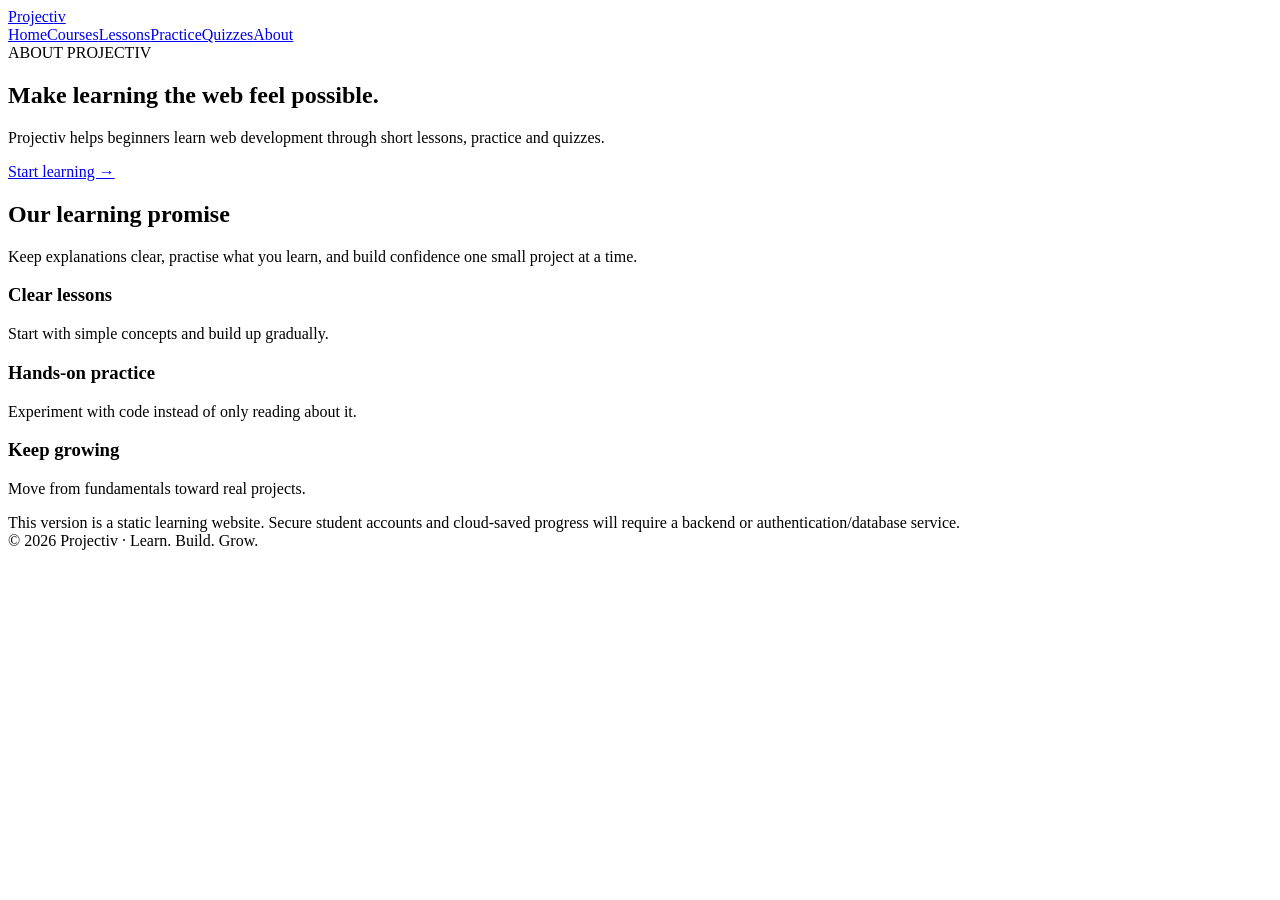
==== about.html @ efe74639 "Add files via upload" ====
<!doctype html><html lang="en"><head><meta charset="utf-8"><meta name="viewport" content="width=device-width,initial-scale=1"><title>About | Projectiv</title><link rel="stylesheet" href="assets/style.css"></head><body><header class="top"><div class="wrap nav"><a class="brand" href="index.html">Project<span>iv</span></a><nav><a class="" href="index.html">Home</a><a class="" href="courses.html">Courses</a><a class="" href="lessons.html">Lessons</a><a class="" href="practice.html">Practice</a><a class="" href="quizzes.html">Quizzes</a><a class="active" href="about.html">About</a></nav></div></header><main class="wrap">
<section class="hero"><div><span class="eyebrow">ABOUT PROJECTIV</span><h1>Make learning the web feel possible.</h1><p class="lead">Projectiv helps beginners learn web development through short lessons, practice and quizzes.</p><div class="actions"><a class="btn" href="courses.html">Start learning →</a></div></div><div class="card"><h2>Our learning promise</h2><p>Keep explanations clear, practise what you learn, and build confidence one small project at a time.</p></div></section><section class="section"><div class="grid3"><div class="card"><h3>Clear lessons</h3><p>Start with simple concepts and build up gradually.</p></div><div class="card"><h3>Hands-on practice</h3><p>Experiment with code instead of only reading about it.</p></div><div class="card"><h3>Keep growing</h3><p>Move from fundamentals toward real projects.</p></div></div></section><div class="notice">This version is a static learning website. Secure student accounts and cloud-saved progress will require a backend or authentication/database service.</div>
</main><footer class="footer"><div class="wrap">© <span id="year">2026</span> Projectiv · Learn. Build. Grow.</div></footer><script>document.getElementById("year").textContent=new Date().getFullYear()</script><script src="assets/script.js"></script></body></html>
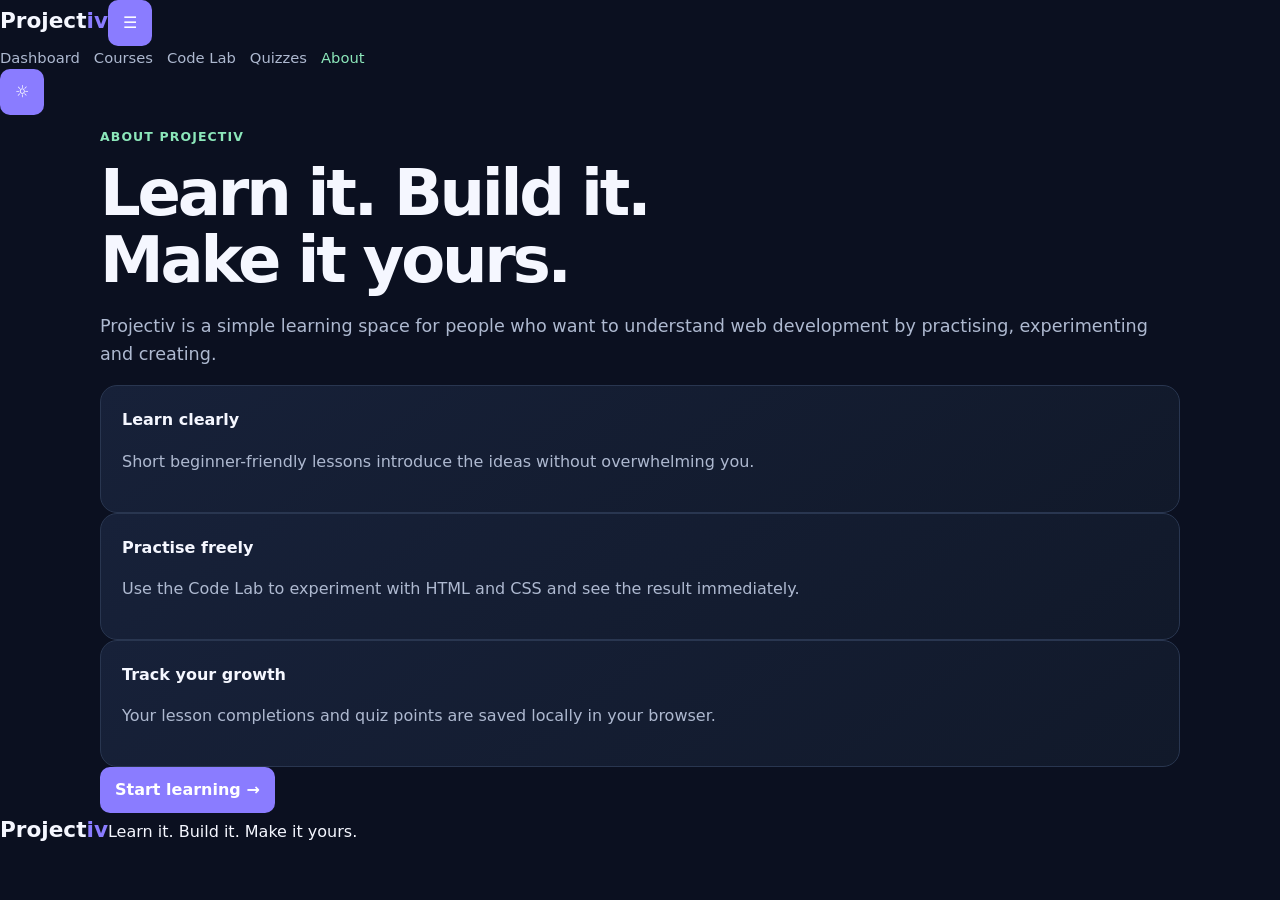
==== commit aef62074: "Add files via upload" ====
--- a/about.html
+++ b/about.html
@@ -1,3 +1,3 @@
-<!doctype html><html lang="en"><head><meta charset="utf-8"><meta name="viewport" content="width=device-width,initial-scale=1"><title>About | Projectiv</title><link rel="stylesheet" href="assets/style.css"></head><body><header class="top"><div class="wrap nav"><a class="brand" href="index.html">Project<span>iv</span></a><nav><a class="" href="index.html">Home</a><a class="" href="courses.html">Courses</a><a class="" href="lessons.html">Lessons</a><a class="" href="practice.html">Practice</a><a class="" href="quizzes.html">Quizzes</a><a class="active" href="about.html">About</a></nav></div></header><main class="wrap">
-<section class="hero"><div><span class="eyebrow">ABOUT PROJECTIV</span><h1>Make learning the web feel possible.</h1><p class="lead">Projectiv helps beginners learn web development through short lessons, practice and quizzes.</p><div class="actions"><a class="btn" href="courses.html">Start learning →</a></div></div><div class="card"><h2>Our learning promise</h2><p>Keep explanations clear, practise what you learn, and build confidence one small project at a time.</p></div></section><section class="section"><div class="grid3"><div class="card"><h3>Clear lessons</h3><p>Start with simple concepts and build up gradually.</p></div><div class="card"><h3>Hands-on practice</h3><p>Experiment with code instead of only reading about it.</p></div><div class="card"><h3>Keep growing</h3><p>Move from fundamentals toward real projects.</p></div></div></section><div class="notice">This version is a static learning website. Secure student accounts and cloud-saved progress will require a backend or authentication/database service.</div>
-</main><footer class="footer"><div class="wrap">© <span id="year">2026</span> Projectiv · Learn. Build. Grow.</div></footer><script>document.getElementById("year").textContent=new Date().getFullYear()</script><script src="assets/script.js"></script></body></html>+<!doctype html><html lang="en"><head><meta charset="utf-8"><meta name="viewport" content="width=device-width,initial-scale=1"><title>About — Projectiv</title><link rel="stylesheet" href="assets/style.css"></head><body>
+<header class="topbar"><a class="brand" href="index.html">Project<span>iv</span></a><button class="menu-btn" id="menuBtn">☰</button><nav id="nav"><a href="index.html">Dashboard</a><a href="courses.html">Courses</a><a href="practice.html">Code Lab</a><a href="quizzes.html">Quizzes</a><a class="active" href="about.html">About</a></nav><button class="theme-btn" id="themeBtn">☼</button></header>
+<main class="wrap page about"><p class="eyebrow">ABOUT PROJECTIV</p><h1>Learn it. Build it.<br><span>Make it yours.</span></h1><p class="lead muted">Projectiv is a simple learning space for people who want to understand web development by practising, experimenting and creating.</p><div class="about-cards"><article class="panel"><b>Learn clearly</b><p class="muted">Short beginner-friendly lessons introduce the ideas without overwhelming you.</p></article><article class="panel"><b>Practise freely</b><p class="muted">Use the Code Lab to experiment with HTML and CSS and see the result immediately.</p></article><article class="panel"><b>Track your growth</b><p class="muted">Your lesson completions and quiz points are saved locally in your browser.</p></article></div><a class="btn" href="courses.html">Start learning →</a></main><footer><a class="brand" href="index.html">Project<span>iv</span></a><span>Learn it. Build it. Make it yours.</span></footer><script src="assets/script.js"></script></body></html>
--- a/assets/style.css
+++ b/assets/style.css
@@ -0,0 +1,3 @@
+
+:root{--bg:#0b1020;--panel:#172139;--line:#293650;--text:#f5f7ff;--muted:#aeb9d0;--brand:#8a7cff;--mint:#8ce7ba}
+*{box-sizing:border-box}body{margin:0;background:var(--bg);color:var(--text);font:16px/1.6 system-ui,sans-serif}a{color:inherit;text-decoration:none}a:hover{color:var(--mint)}.wrap{width:min(1080px,92%);margin:auto}.top{border-bottom:1px solid var(--line);position:sticky;top:0;background:#0b1020ee}.nav{display:flex;justify-content:space-between;align-items:center;gap:15px;padding:15px 0;flex-wrap:wrap}.brand{font-size:1.35rem;font-weight:900}.brand span{color:var(--brand)}nav{display:flex;gap:14px;flex-wrap:wrap;color:var(--muted);font-size:.92rem}nav a.active{color:var(--mint)}main{min-height:75vh}.hero{padding:55px 0 35px;display:grid;grid-template-columns:1.2fr .8fr;gap:24px;align-items:center}.eyebrow,.tag{color:var(--mint);font-size:.78rem;font-weight:800;letter-spacing:.09em;text-transform:uppercase}h1{font-size:clamp(2.3rem,6vw,4rem);line-height:1.05;letter-spacing:-.05em;margin:12px 0}h2{line-height:1.2}p{color:var(--muted)}.lead{font-size:1.1rem}.card,.panel,.course,.quiz{background:linear-gradient(145deg,#172139,#11192a);border:1px solid var(--line);border-radius:17px;padding:21px}.grid3,.grid2,.path,.stats{display:grid;gap:15px}.grid3{grid-template-columns:repeat(3,1fr)}.grid2{grid-template-columns:repeat(2,1fr)}.path{grid-template-columns:repeat(3,1fr)}.stats{grid-template-columns:repeat(3,1fr);margin:15px auto 40px}.stat{text-align:center;border:1px solid var(--line);border-radius:12px;padding:14px}.stat b{display:block;font-size:1.25rem}.stat span{color:var(--muted);font-size:.9rem}.course{display:flex;flex-direction:column;gap:7px}.icon{font-weight:900;color:var(--brand);font-size:1.5rem}.btn,button{display:inline-block;background:var(--brand);color:white;border:0;border-radius:10px;padding:10px 15px;font:inherit;font-weight:750;cursor:pointer}.btn.secondary,button.secondary{background:#26314a;border:1px solid var(--line)}.section{padding:28px 0 40px}.actions{display:flex;gap:10px;flex-wrap:wrap;margin:22px 0}.step{padding:16px;border-left:3px solid var(--brand);background:#ffffff06;border-radius:0 12px 12px 0}.lesson{padding:15px;border:1px solid var(--line);border-radius:12px;margin:12px 0}.code{background:#070c17;color:#b8e7ff;padding:14px;border-radius:10px;overflow-wrap:anywhere}.playground{display:grid;grid-template-columns:1fr 1fr;gap:14px}.playbox{border:1px solid var(--line);border-radius:14px;overflow:hidden;background:var(--panel)}.playbox header{padding:12px;background:#202a40;font-weight:800}.playbox textarea{width:100%;height:280px;background:#080d18;color:#e5ecff;border:0;padding:14px;font:14px/1.6 monospace}.playbox iframe{width:100%;height:330px;background:white;border:0}.play-actions{padding:10px;display:flex;gap:8px}.quiz-options{display:grid;grid-template-columns:1fr 1fr;gap:8px;margin:14px 0}.quiz-options button{background:#26314a;text-align:left}.feedback{min-height:26px;color:var(--mint);font-weight:700}.notice{padding:14px;border:1px solid #7565ef88;background:#7565ef18;border-radius:12px}.footer{border-top:1px solid var(--line);padding:24px 0;color:var(--muted);font-size:.9rem;margin-top:30px}@media(max-width:720px){.hero,.grid3,.grid2,.path,.stats,.playground{grid-template-columns:1fr}.nav{align-items:flex-start}nav{gap:10px}.quiz-options{grid-template-columns:1fr}}
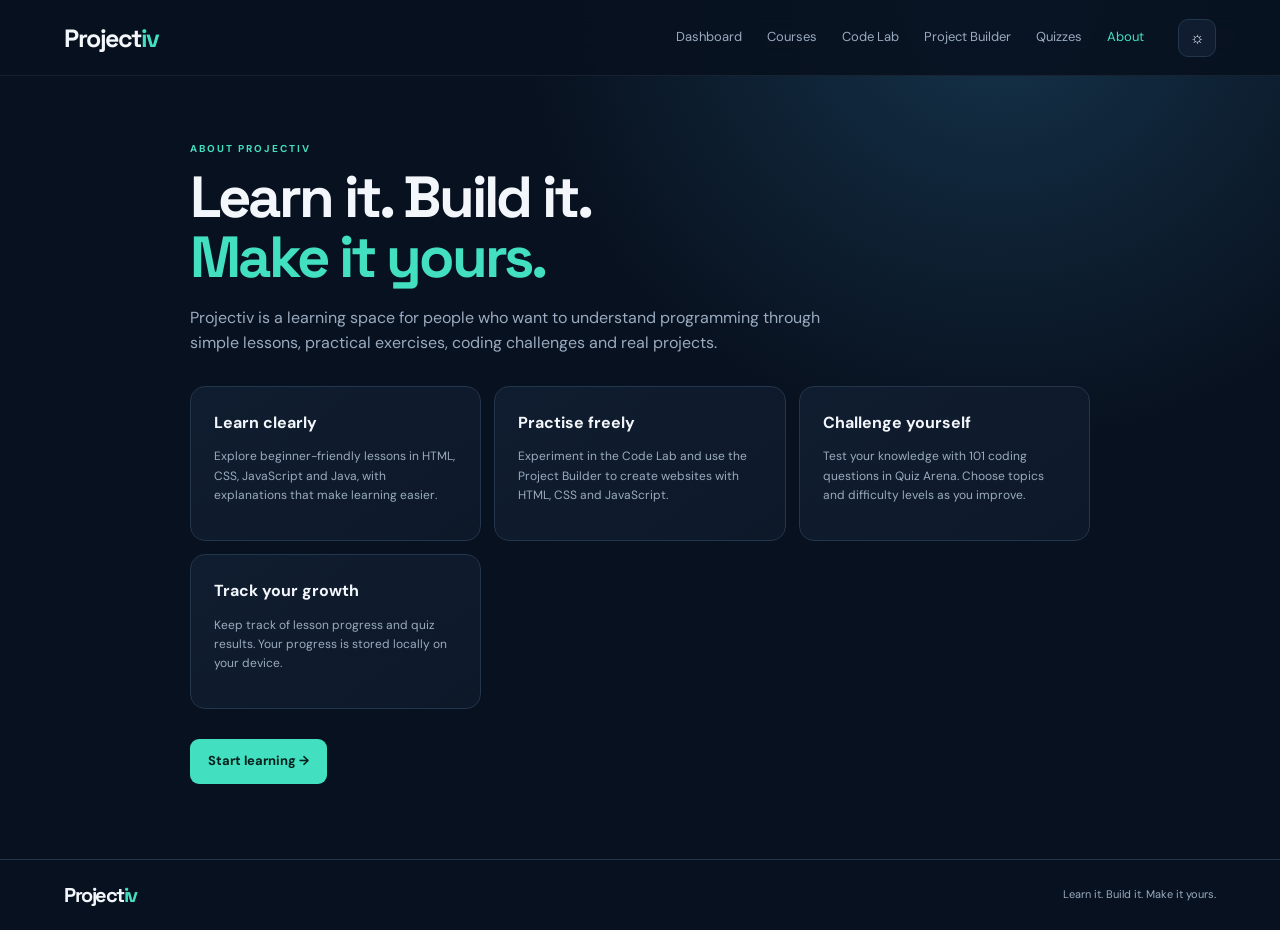
==== commit 11a095a3: "Add files via upload" ====
--- a/about.html
+++ b/about.html
@@ -1,3 +1,89 @@
-<!doctype html><html lang="en"><head><meta charset="utf-8"><meta name="viewport" content="width=device-width,initial-scale=1"><title>About — Projectiv</title><link rel="stylesheet" href="assets/style.css"></head><body>
-<header class="topbar"><a class="brand" href="index.html">Project<span>iv</span></a><button class="menu-btn" id="menuBtn">☰</button><nav id="nav"><a href="index.html">Dashboard</a><a href="courses.html">Courses</a><a href="practice.html">Code Lab</a><a href="quizzes.html">Quizzes</a><a class="active" href="about.html">About</a></nav><button class="theme-btn" id="themeBtn">☼</button></header>
-<main class="wrap page about"><p class="eyebrow">ABOUT PROJECTIV</p><h1>Learn it. Build it.<br><span>Make it yours.</span></h1><p class="lead muted">Projectiv is a simple learning space for people who want to understand web development by practising, experimenting and creating.</p><div class="about-cards"><article class="panel"><b>Learn clearly</b><p class="muted">Short beginner-friendly lessons introduce the ideas without overwhelming you.</p></article><article class="panel"><b>Practise freely</b><p class="muted">Use the Code Lab to experiment with HTML and CSS and see the result immediately.</p></article><article class="panel"><b>Track your growth</b><p class="muted">Your lesson completions and quiz points are saved locally in your browser.</p></article></div><a class="btn" href="courses.html">Start learning →</a></main><footer><a class="brand" href="index.html">Project<span>iv</span></a><span>Learn it. Build it. Make it yours.</span></footer><script src="assets/script.js"></script></body></html>+<!doctype html>
+<html lang="en">
+<head>
+<meta charset="utf-8">
+<meta name="viewport" content="width=device-width,initial-scale=1">
+<meta name="theme-color" content="#08111f">
+<title>About — Projectiv</title>
+<link rel="stylesheet" href="assets/style.css">
+</head>
+<body>
+
+<header class="topbar">
+  <a class="brand" href="index.html">Project<span>iv</span></a>
+
+  <button class="menu-btn" id="menuBtn" aria-label="Open menu">☰</button>
+
+  <nav id="nav">
+    <a href="index.html">Dashboard</a>
+    <a href="courses.html">Courses</a>
+    <a href="practice.html">Code Lab</a>
+    <a href="project-builder.html">Project Builder</a>
+    <a href="quizzes.html">Quizzes</a>
+    <a class="active" href="about.html">About</a>
+  </nav>
+
+  <button class="theme-btn" id="themeBtn" aria-label="Toggle theme">☼</button>
+</header>
+
+<main class="wrap page about">
+
+  <p class="eyebrow">ABOUT PROJECTIV</p>
+
+  <h1>Learn it. Build it.<br><span>Make it yours.</span></h1>
+
+  <p class="lead muted">
+    Projectiv is a learning space for people who want to understand
+    programming through simple lessons, practical exercises,
+    coding challenges and real projects.
+  </p>
+
+  <div class="about-cards">
+
+    <article class="panel">
+      <b>Learn clearly</b>
+      <p class="muted">
+        Explore beginner-friendly lessons in HTML, CSS, JavaScript
+        and Java, with explanations that make learning easier.
+      </p>
+    </article>
+
+    <article class="panel">
+      <b>Practise freely</b>
+      <p class="muted">
+        Experiment in the Code Lab and use the Project Builder
+        to create websites with HTML, CSS and JavaScript.
+      </p>
+    </article>
+
+    <article class="panel">
+      <b>Challenge yourself</b>
+      <p class="muted">
+        Test your knowledge with 101 coding questions in Quiz Arena.
+        Choose topics and difficulty levels as you improve.
+      </p>
+    </article>
+
+    <article class="panel">
+      <b>Track your growth</b>
+      <p class="muted">
+        Keep track of lesson progress and quiz results.
+        Your progress is stored locally on your device.
+      </p>
+    </article>
+
+  </div>
+
+  <a class="btn" href="courses.html">Start learning →</a>
+
+</main>
+
+<footer>
+  <a class="brand" href="index.html">Project<span>iv</span></a>
+  <span>Learn it. Build it. Make it yours.</span>
+</footer>
+
+<script src="assets/script.js"></script>
+
+</body>
+</html>
--- a/assets/style.css
+++ b/assets/style.css
@@ -1,3 +1,5 @@
-
-:root{--bg:#0b1020;--panel:#172139;--line:#293650;--text:#f5f7ff;--muted:#aeb9d0;--brand:#8a7cff;--mint:#8ce7ba}
-*{box-sizing:border-box}body{margin:0;background:var(--bg);color:var(--text);font:16px/1.6 system-ui,sans-serif}a{color:inherit;text-decoration:none}a:hover{color:var(--mint)}.wrap{width:min(1080px,92%);margin:auto}.top{border-bottom:1px solid var(--line);position:sticky;top:0;background:#0b1020ee}.nav{display:flex;justify-content:space-between;align-items:center;gap:15px;padding:15px 0;flex-wrap:wrap}.brand{font-size:1.35rem;font-weight:900}.brand span{color:var(--brand)}nav{display:flex;gap:14px;flex-wrap:wrap;color:var(--muted);font-size:.92rem}nav a.active{color:var(--mint)}main{min-height:75vh}.hero{padding:55px 0 35px;display:grid;grid-template-columns:1.2fr .8fr;gap:24px;align-items:center}.eyebrow,.tag{color:var(--mint);font-size:.78rem;font-weight:800;letter-spacing:.09em;text-transform:uppercase}h1{font-size:clamp(2.3rem,6vw,4rem);line-height:1.05;letter-spacing:-.05em;margin:12px 0}h2{line-height:1.2}p{color:var(--muted)}.lead{font-size:1.1rem}.card,.panel,.course,.quiz{background:linear-gradient(145deg,#172139,#11192a);border:1px solid var(--line);border-radius:17px;padding:21px}.grid3,.grid2,.path,.stats{display:grid;gap:15px}.grid3{grid-template-columns:repeat(3,1fr)}.grid2{grid-template-columns:repeat(2,1fr)}.path{grid-template-columns:repeat(3,1fr)}.stats{grid-template-columns:repeat(3,1fr);margin:15px auto 40px}.stat{text-align:center;border:1px solid var(--line);border-radius:12px;padding:14px}.stat b{display:block;font-size:1.25rem}.stat span{color:var(--muted);font-size:.9rem}.course{display:flex;flex-direction:column;gap:7px}.icon{font-weight:900;color:var(--brand);font-size:1.5rem}.btn,button{display:inline-block;background:var(--brand);color:white;border:0;border-radius:10px;padding:10px 15px;font:inherit;font-weight:750;cursor:pointer}.btn.secondary,button.secondary{background:#26314a;border:1px solid var(--line)}.section{padding:28px 0 40px}.actions{display:flex;gap:10px;flex-wrap:wrap;margin:22px 0}.step{padding:16px;border-left:3px solid var(--brand);background:#ffffff06;border-radius:0 12px 12px 0}.lesson{padding:15px;border:1px solid var(--line);border-radius:12px;margin:12px 0}.code{background:#070c17;color:#b8e7ff;padding:14px;border-radius:10px;overflow-wrap:anywhere}.playground{display:grid;grid-template-columns:1fr 1fr;gap:14px}.playbox{border:1px solid var(--line);border-radius:14px;overflow:hidden;background:var(--panel)}.playbox header{padding:12px;background:#202a40;font-weight:800}.playbox textarea{width:100%;height:280px;background:#080d18;color:#e5ecff;border:0;padding:14px;font:14px/1.6 monospace}.playbox iframe{width:100%;height:330px;background:white;border:0}.play-actions{padding:10px;display:flex;gap:8px}.quiz-options{display:grid;grid-template-columns:1fr 1fr;gap:8px;margin:14px 0}.quiz-options button{background:#26314a;text-align:left}.feedback{min-height:26px;color:var(--mint);font-weight:700}.notice{padding:14px;border:1px solid #7565ef88;background:#7565ef18;border-radius:12px}.footer{border-top:1px solid var(--line);padding:24px 0;color:var(--muted);font-size:.9rem;margin-top:30px}@media(max-width:720px){.hero,.grid3,.grid2,.path,.stats,.playground{grid-template-columns:1fr}.nav{align-items:flex-start}nav{gap:10px}.quiz-options{grid-template-columns:1fr}}
+@import url('https://fonts.googleapis.com/css2?family=DM+Sans:wght@400;500;600;700&family=Space+Grotesk:wght@400;500;600;700&display=swap');
+:root{--bg:#08111f;--surface:#101d30;--surface2:#14243a;--text:#f3f7fb;--muted:#9aabc0;--line:#23364d;--teal:#42e0c0;--blue:#80a9ff;--shadow:0 18px 55px #0003}
+*{box-sizing:border-box}html{scroll-behavior:smooth}body{margin:0;background:radial-gradient(ellipse at 78% 0%,#15334a 0,transparent 34%),var(--bg);color:var(--text);font-family:'DM Sans',sans-serif;line-height:1.6}a{color:inherit;text-decoration:none}button,input,textarea{font:inherit}.topbar{height:76px;display:flex;align-items:center;gap:34px;padding:0 max(5vw,22px);border-bottom:1px solid #ffffff12;background:#08111fdd;position:sticky;top:0;z-index:5;backdrop-filter:blur(16px)}.brand{font:700 25px 'Space Grotesk';letter-spacing:-1.5px}.brand span,h1 span,.about h1 span{color:var(--teal)}nav{display:flex;gap:25px;margin-left:auto}nav a{font-size:13px;color:var(--muted)}nav a:hover,nav a.active{color:var(--teal)}.theme-btn,.menu-btn{border:1px solid var(--line);background:var(--surface);color:var(--text);border-radius:10px;width:38px;height:38px;cursor:pointer}.menu-btn{display:none}.wrap{width:min(1120px,90%);margin:auto}.welcome{min-height:430px;display:grid;grid-template-columns:1.1fr .9fr;align-items:center;gap:35px;padding:55px 0}.eyebrow{font-size:10px;letter-spacing:2px;font-weight:700;color:var(--teal);margin:0 0 10px}.welcome h1,.page h1{font:700 clamp(42px,6vw,68px)/1.04 'Space Grotesk';letter-spacing:-3px;margin:0 0 17px}.muted{color:var(--muted)}.welcome .muted{max-width:440px;margin-bottom:25px}.btn{display:inline-flex;justify-content:center;align-items:center;gap:16px;background:var(--teal);color:#06201d;padding:12px 18px;border:0;border-radius:9px;font-weight:700;font-size:13px;cursor:pointer}.btn:hover{filter:brightness(1.08);transform:translateY(-1px)}.welcome-art{height:310px;position:relative;display:grid;place-items:center}.orbit{position:absolute;border:1px solid #42e0c044;border-radius:50%;transform:rotate(-25deg)}.orbit-one{width:340px;height:180px}.orbit-two{width:290px;height:250px;transform:rotate(45deg);border-color:#80a9ff44}.code-card{z-index:1;background:linear-gradient(145deg,#1b3049,#0d1929);border:1px solid #38516a;border-radius:16px;padding:25px 32px;box-shadow:var(--shadow);display:grid;gap:7px;transform:rotate(-4deg);min-width:240px}.code-card span,.code-card small{color:var(--muted);font-size:10px;letter-spacing:1px}.code-card code{font:600 18px 'Space Grotesk'}.code-card .accent{color:var(--teal)}.section-head{display:flex;justify-content:space-between;align-items:end;margin:22px 0 15px}.section-head h2,.panel h2{font:600 24px 'Space Grotesk';margin:0}.pill,.tag{font-size:10px;letter-spacing:.5px;border:1px solid var(--line);border-radius:30px;padding:6px 10px;color:var(--muted)}.stats{display:grid;grid-template-columns:repeat(3,1fr);gap:14px}.stat,.panel,.course-card,.tool-card{background:linear-gradient(145deg,var(--surface),#0d1929);border:1px solid var(--line);border-radius:15px}.stat{padding:18px 20px;position:relative}.stat-icon{position:absolute;right:18px;top:16px;color:var(--teal);font-size:20px}.stat p{color:var(--muted);font-size:12px;margin:0}.stat strong{display:block;font:700 30px 'Space Grotesk';margin:5px 0}.stat small{color:var(--muted);font-size:10px}.dashboard-grid{display:grid;grid-template-columns:1.5fr .8fr;gap:16px;margin-top:17px}.panel{padding:23px}.panel-title{display:flex;justify-content:space-between;align-items:center;margin-bottom:16px}.panel-title a{font-size:11px;color:var(--teal)}.path-item{display:flex;gap:13px;align-items:center;padding:13px 0;border-top:1px solid var(--line)}.path-symbol{width:40px;height:40px;border-radius:11px;display:grid;place-items:center;font:700 16px 'Space Grotesk';flex:none}.html{background:#f0784b22;color:#ff986e}.css{background:#80a9ff22;color:var(--blue)}.js{background:#f3d66d22;color:#f3d66d}.path-copy{flex:1}.path-copy b{font-size:13px}.path-copy small{display:block;color:var(--muted);font-size:10px}.progress{height:5px;background:#25374b;border-radius:8px;overflow:hidden;margin-top:8px}.progress i{display:block;width:0;height:100%;background:var(--teal);border-radius:8px;transition:width .3s}.round-link{width:30px;height:30px;border:1px solid var(--line);border-radius:50%;display:grid;place-items:center;color:var(--teal)}.goal-panel{background:linear-gradient(145deg,#123b40,#102334)}.goal-panel h2{font-size:27px;line-height:1.15;margin:12px 0}.goal-panel .muted{font-size:12px}.goal-ring{width:105px;height:105px;border:7px solid #ffffff20;border-top-color:var(--teal);border-right-color:var(--teal);border-radius:50%;display:grid;place-items:center;margin:18px auto}.goal-ring div{text-align:center}.goal-ring strong,.goal-ring small{display:block}.goal-ring strong{font:700 19px 'Space Grotesk'}.goal-ring small{font-size:9px;color:var(--muted)}.btn-wide{width:100%}.tool-grid{display:grid;grid-template-columns:repeat(3,1fr);gap:14px;margin-bottom:60px}.tool-card{padding:20px;display:flex;flex-direction:column;min-height:170px;transition:.2s}.tool-card:hover,.course-card:hover{transform:translateY(-3px);border-color:#42e0c088}.tool-card>span{color:var(--teal);font-size:23px}.tool-card b{margin:8px 0 3px}.tool-card small{color:var(--muted);font-size:11px}.tool-card em{font-style:normal;color:var(--teal);font-size:11px;margin-top:auto;padding-top:13px}.page{padding:65px 0 75px;min-height:75vh}.page h1{font-size:clamp(39px,5vw,58px)}.lead{max-width:650px;margin-bottom:28px}.filter-row{display:flex;gap:12px;align-items:center;margin:28px 0 18px}.search{background:var(--surface);border:1px solid var(--line);border-radius:9px;color:var(--text);padding:11px 14px;min-width:240px;outline:none}.search:focus,textarea:focus{border-color:var(--teal)}.course-grid{display:grid;grid-template-columns:repeat(3,1fr);gap:16px}.course-card{overflow:hidden;transition:.2s}.course-top{height:135px;padding:17px;display:flex;flex-direction:column;justify-content:space-between}.course-top span{font-size:10px;letter-spacing:1px}.course-top b{font:700 45px 'Space Grotesk'}.html-bg{background:linear-gradient(135deg,#873b29,#f0784b)}.css-bg{background:linear-gradient(135deg,#284b92,#80a9ff)}.js-bg{background:linear-gradient(135deg,#8b7130,#e6c75b);color:#182033}.course-body{padding:20px}.course-body h2{font:600 20px 'Space Grotesk';margin:8px 0}.course-body p{color:var(--muted);font-size:12px;min-height:75px}.tag{font-size:9px;color:var(--teal);border-color:#42e0c044}.course-meta{display:flex;justify-content:space-between;color:var(--muted);font-size:10px;margin:15px 0}.lesson-group{margin:30px 0}.lesson-heading{display:flex;align-items:center;gap:14px;margin-bottom:13px}.lesson-heading h2{font:600 22px 'Space Grotesk';margin:0}.lesson-heading p{margin:0;font-size:12px}.lesson-list{display:grid;gap:12px}.lesson{display:flex;justify-content:space-between;align-items:center;gap:20px;padding:20px;background:var(--surface);border:1px solid var(--line);border-radius:13px}.lesson h3{margin:5px 0;font:600 17px 'Space Grotesk'}.lesson p{color:var(--muted);font-size:12px;margin:0 0 10px}.lesson pre{background:#07101c;padding:12px;border-radius:8px;overflow:auto;color:#a9e9dd;font-size:11px}.complete-btn,.small-btn{background:transparent;border:1px solid var(--teal);color:var(--teal);padding:9px 12px;border-radius:8px;font-size:11px;cursor:pointer;white-space:nowrap}.complete-btn.done{background:#42e0c022;color:var(--teal)}.note{font-size:12px;margin-top:25px}.note a{color:var(--teal);text-decoration:underline}.lab{display:grid;grid-template-columns:1fr 1fr;gap:14px}.editor,.preview{background:var(--surface);border:1px solid var(--line);border-radius:13px;overflow:hidden}.editor-head,.preview-head{display:flex;justify-content:space-between;align-items:center;padding:12px 15px;color:var(--muted);font-size:10px;letter-spacing:1px;border-bottom:1px solid var(--line)}textarea{display:block;width:100%;height:150px;resize:vertical;background:#091422;color:#bdeee4;border:0;border-bottom:1px solid var(--line);padding:15px;font:12px/1.6 monospace;outline:none}.editor>.btn{margin:13px;width:calc(100% - 26px)}.preview{display:flex;flex-direction:column;min-height:420px}.preview iframe{width:100%;flex:1;min-height:370px;background:white;border:0}.live-dot{color:var(--teal)}.quiz{max-width:700px;margin:25px auto}.quiz-top{display:flex;justify-content:space-between;color:var(--muted);font-size:10px}.quiz-progress{margin:18px 0 28px}.quiz h2{font:600 25px 'Space Grotesk';margin-bottom:20px}.answers{display:grid;gap:10px}.answer{padding:13px 15px;border:1px solid var(--line);border-radius:9px;background:var(--surface2);color:var(--text);text-align:left;cursor:pointer}.answer:hover,.answer.selected{border-color:var(--teal)}.answer.correct{border-color:#4cce8a;background:#17412f}.answer.wrong{border-color:#ed7777;background:#48282b}.feedback{min-height:24px;color:var(--muted);font-size:12px}.quiz-actions{text-align:right}.result{text-align:center;max-width:500px;margin:25px auto}.result h2{font-size:32px}.result h2 span{color:var(--teal)}.about{max-width:900px}.about-cards{display:grid;grid-template-columns:repeat(3,1fr);gap:13px;margin:30px 0}.about-cards p{font-size:12px}footer{border-top:1px solid var(--line);padding:22px 5%;display:flex;justify-content:space-between;align-items:center;color:var(--muted);font-size:11px}footer .brand{color:var(--text);font-size:20px}
+body.light{--bg:#f2f6f8;--surface:#fff;--surface2:#edf3f6;--text:#142337;--muted:#62748a;--line:#d8e2e9;background:radial-gradient(ellipse at 78% 0%,#d7f3ee 0,transparent 35%),var(--bg)}body.light .topbar{background:#f2f6f8e8}body.light .code-card{background:#fff}body.light .lesson pre,body.light textarea{background:#eaf1f4;color:#17423d}body.light .preview{background:#fff}
+@media(max-width:760px){.topbar{height:65px;gap:12px}.menu-btn{display:block;margin-left:auto}nav{display:none;position:absolute;top:64px;left:0;right:0;background:var(--surface);padding:18px 5%;flex-direction:column;gap:15px;border-bottom:1px solid var(--line)}nav.open{display:flex}.theme-btn{flex:none}.welcome{grid-template-columns:1fr;padding:48px 0 25px}.welcome-art{height:220px}.orbit-one{width:280px}.orbit-two{width:250px}.stats{grid-template-columns:1fr}.stat{padding:13px 17px}.dashboard-grid,.lab{grid-template-columns:1fr}.tool-grid,.course-grid,.about-cards{grid-template-columns:1fr}.tool-card{min-height:145px}.page{padding-top:45px}.lesson{align-items:flex-start;flex-direction:column}.lesson .complete-btn{align-self:flex-end}.filter-row{align-items:stretch;flex-direction:column}.search{min-width:0;width:100%}.preview{min-height:350px}footer{gap:10px;flex-wrap:wrap}}
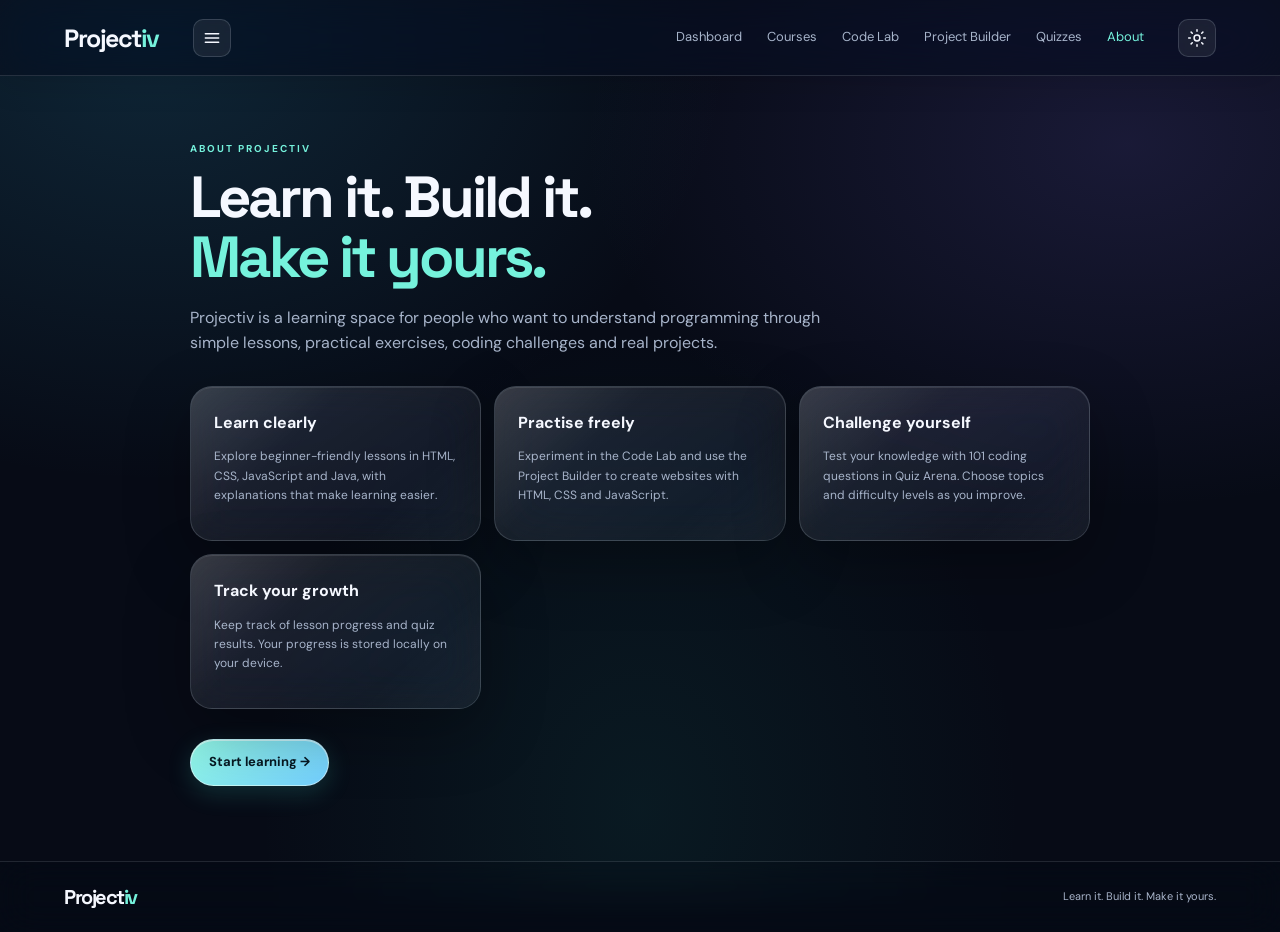
==== commit 0c90e8af: "Add files via upload" ====
--- a/about.html
+++ b/about.html
@@ -12,7 +12,7 @@
 <header class="topbar">
   <a class="brand" href="index.html">Project<span>iv</span></a>
 
-  <button class="menu-btn" id="menuBtn" aria-label="Open menu">☰</button>
+  <button class="menu-btn" id="menuBtn" aria-label="Open menu"><svg class="ui-icon" viewBox="0 0 24 24" aria-hidden="true"><path d="M4 7h16M4 12h16M4 17h16"/></svg></button>
 
   <nav id="nav">
     <a href="index.html">Dashboard</a>
@@ -23,7 +23,7 @@
     <a class="active" href="about.html">About</a>
   </nav>
 
-  <button class="theme-btn" id="themeBtn" aria-label="Toggle theme">☼</button>
+  <button class="theme-btn" id="themeBtn" aria-label="Toggle theme"><svg class="ui-icon" viewBox="0 0 24 24" aria-hidden="true"><circle cx="12" cy="12" r="3.5"/><path d="M12 2v2m0 16v2M4.93 4.93l1.42 1.42m11.3 11.3 1.42 1.42M2 12h2m16 0h2M4.93 19.07l1.42-1.42m11.3-11.3 1.42-1.42"/></svg></button>
 </header>
 
 <main class="wrap page about">
--- a/assets/style.css
+++ b/assets/style.css
@@ -3,3 +3,331 @@
 *{box-sizing:border-box}html{scroll-behavior:smooth}body{margin:0;background:radial-gradient(ellipse at 78% 0%,#15334a 0,transparent 34%),var(--bg);color:var(--text);font-family:'DM Sans',sans-serif;line-height:1.6}a{color:inherit;text-decoration:none}button,input,textarea{font:inherit}.topbar{height:76px;display:flex;align-items:center;gap:34px;padding:0 max(5vw,22px);border-bottom:1px solid #ffffff12;background:#08111fdd;position:sticky;top:0;z-index:5;backdrop-filter:blur(16px)}.brand{font:700 25px 'Space Grotesk';letter-spacing:-1.5px}.brand span,h1 span,.about h1 span{color:var(--teal)}nav{display:flex;gap:25px;margin-left:auto}nav a{font-size:13px;color:var(--muted)}nav a:hover,nav a.active{color:var(--teal)}.theme-btn,.menu-btn{border:1px solid var(--line);background:var(--surface);color:var(--text);border-radius:10px;width:38px;height:38px;cursor:pointer}.menu-btn{display:none}.wrap{width:min(1120px,90%);margin:auto}.welcome{min-height:430px;display:grid;grid-template-columns:1.1fr .9fr;align-items:center;gap:35px;padding:55px 0}.eyebrow{font-size:10px;letter-spacing:2px;font-weight:700;color:var(--teal);margin:0 0 10px}.welcome h1,.page h1{font:700 clamp(42px,6vw,68px)/1.04 'Space Grotesk';letter-spacing:-3px;margin:0 0 17px}.muted{color:var(--muted)}.welcome .muted{max-width:440px;margin-bottom:25px}.btn{display:inline-flex;justify-content:center;align-items:center;gap:16px;background:var(--teal);color:#06201d;padding:12px 18px;border:0;border-radius:9px;font-weight:700;font-size:13px;cursor:pointer}.btn:hover{filter:brightness(1.08);transform:translateY(-1px)}.welcome-art{height:310px;position:relative;display:grid;place-items:center}.orbit{position:absolute;border:1px solid #42e0c044;border-radius:50%;transform:rotate(-25deg)}.orbit-one{width:340px;height:180px}.orbit-two{width:290px;height:250px;transform:rotate(45deg);border-color:#80a9ff44}.code-card{z-index:1;background:linear-gradient(145deg,#1b3049,#0d1929);border:1px solid #38516a;border-radius:16px;padding:25px 32px;box-shadow:var(--shadow);display:grid;gap:7px;transform:rotate(-4deg);min-width:240px}.code-card span,.code-card small{color:var(--muted);font-size:10px;letter-spacing:1px}.code-card code{font:600 18px 'Space Grotesk'}.code-card .accent{color:var(--teal)}.section-head{display:flex;justify-content:space-between;align-items:end;margin:22px 0 15px}.section-head h2,.panel h2{font:600 24px 'Space Grotesk';margin:0}.pill,.tag{font-size:10px;letter-spacing:.5px;border:1px solid var(--line);border-radius:30px;padding:6px 10px;color:var(--muted)}.stats{display:grid;grid-template-columns:repeat(3,1fr);gap:14px}.stat,.panel,.course-card,.tool-card{background:linear-gradient(145deg,var(--surface),#0d1929);border:1px solid var(--line);border-radius:15px}.stat{padding:18px 20px;position:relative}.stat-icon{position:absolute;right:18px;top:16px;color:var(--teal);font-size:20px}.stat p{color:var(--muted);font-size:12px;margin:0}.stat strong{display:block;font:700 30px 'Space Grotesk';margin:5px 0}.stat small{color:var(--muted);font-size:10px}.dashboard-grid{display:grid;grid-template-columns:1.5fr .8fr;gap:16px;margin-top:17px}.panel{padding:23px}.panel-title{display:flex;justify-content:space-between;align-items:center;margin-bottom:16px}.panel-title a{font-size:11px;color:var(--teal)}.path-item{display:flex;gap:13px;align-items:center;padding:13px 0;border-top:1px solid var(--line)}.path-symbol{width:40px;height:40px;border-radius:11px;display:grid;place-items:center;font:700 16px 'Space Grotesk';flex:none}.html{background:#f0784b22;color:#ff986e}.css{background:#80a9ff22;color:var(--blue)}.js{background:#f3d66d22;color:#f3d66d}.path-copy{flex:1}.path-copy b{font-size:13px}.path-copy small{display:block;color:var(--muted);font-size:10px}.progress{height:5px;background:#25374b;border-radius:8px;overflow:hidden;margin-top:8px}.progress i{display:block;width:0;height:100%;background:var(--teal);border-radius:8px;transition:width .3s}.round-link{width:30px;height:30px;border:1px solid var(--line);border-radius:50%;display:grid;place-items:center;color:var(--teal)}.goal-panel{background:linear-gradient(145deg,#123b40,#102334)}.goal-panel h2{font-size:27px;line-height:1.15;margin:12px 0}.goal-panel .muted{font-size:12px}.goal-ring{width:105px;height:105px;border:7px solid #ffffff20;border-top-color:var(--teal);border-right-color:var(--teal);border-radius:50%;display:grid;place-items:center;margin:18px auto}.goal-ring div{text-align:center}.goal-ring strong,.goal-ring small{display:block}.goal-ring strong{font:700 19px 'Space Grotesk'}.goal-ring small{font-size:9px;color:var(--muted)}.btn-wide{width:100%}.tool-grid{display:grid;grid-template-columns:repeat(3,1fr);gap:14px;margin-bottom:60px}.tool-card{padding:20px;display:flex;flex-direction:column;min-height:170px;transition:.2s}.tool-card:hover,.course-card:hover{transform:translateY(-3px);border-color:#42e0c088}.tool-card>span{color:var(--teal);font-size:23px}.tool-card b{margin:8px 0 3px}.tool-card small{color:var(--muted);font-size:11px}.tool-card em{font-style:normal;color:var(--teal);font-size:11px;margin-top:auto;padding-top:13px}.page{padding:65px 0 75px;min-height:75vh}.page h1{font-size:clamp(39px,5vw,58px)}.lead{max-width:650px;margin-bottom:28px}.filter-row{display:flex;gap:12px;align-items:center;margin:28px 0 18px}.search{background:var(--surface);border:1px solid var(--line);border-radius:9px;color:var(--text);padding:11px 14px;min-width:240px;outline:none}.search:focus,textarea:focus{border-color:var(--teal)}.course-grid{display:grid;grid-template-columns:repeat(3,1fr);gap:16px}.course-card{overflow:hidden;transition:.2s}.course-top{height:135px;padding:17px;display:flex;flex-direction:column;justify-content:space-between}.course-top span{font-size:10px;letter-spacing:1px}.course-top b{font:700 45px 'Space Grotesk'}.html-bg{background:linear-gradient(135deg,#873b29,#f0784b)}.css-bg{background:linear-gradient(135deg,#284b92,#80a9ff)}.js-bg{background:linear-gradient(135deg,#8b7130,#e6c75b);color:#182033}.course-body{padding:20px}.course-body h2{font:600 20px 'Space Grotesk';margin:8px 0}.course-body p{color:var(--muted);font-size:12px;min-height:75px}.tag{font-size:9px;color:var(--teal);border-color:#42e0c044}.course-meta{display:flex;justify-content:space-between;color:var(--muted);font-size:10px;margin:15px 0}.lesson-group{margin:30px 0}.lesson-heading{display:flex;align-items:center;gap:14px;margin-bottom:13px}.lesson-heading h2{font:600 22px 'Space Grotesk';margin:0}.lesson-heading p{margin:0;font-size:12px}.lesson-list{display:grid;gap:12px}.lesson{display:flex;justify-content:space-between;align-items:center;gap:20px;padding:20px;background:var(--surface);border:1px solid var(--line);border-radius:13px}.lesson h3{margin:5px 0;font:600 17px 'Space Grotesk'}.lesson p{color:var(--muted);font-size:12px;margin:0 0 10px}.lesson pre{background:#07101c;padding:12px;border-radius:8px;overflow:auto;color:#a9e9dd;font-size:11px}.complete-btn,.small-btn{background:transparent;border:1px solid var(--teal);color:var(--teal);padding:9px 12px;border-radius:8px;font-size:11px;cursor:pointer;white-space:nowrap}.complete-btn.done{background:#42e0c022;color:var(--teal)}.note{font-size:12px;margin-top:25px}.note a{color:var(--teal);text-decoration:underline}.lab{display:grid;grid-template-columns:1fr 1fr;gap:14px}.editor,.preview{background:var(--surface);border:1px solid var(--line);border-radius:13px;overflow:hidden}.editor-head,.preview-head{display:flex;justify-content:space-between;align-items:center;padding:12px 15px;color:var(--muted);font-size:10px;letter-spacing:1px;border-bottom:1px solid var(--line)}textarea{display:block;width:100%;height:150px;resize:vertical;background:#091422;color:#bdeee4;border:0;border-bottom:1px solid var(--line);padding:15px;font:12px/1.6 monospace;outline:none}.editor>.btn{margin:13px;width:calc(100% - 26px)}.preview{display:flex;flex-direction:column;min-height:420px}.preview iframe{width:100%;flex:1;min-height:370px;background:white;border:0}.live-dot{color:var(--teal)}.quiz{max-width:700px;margin:25px auto}.quiz-top{display:flex;justify-content:space-between;color:var(--muted);font-size:10px}.quiz-progress{margin:18px 0 28px}.quiz h2{font:600 25px 'Space Grotesk';margin-bottom:20px}.answers{display:grid;gap:10px}.answer{padding:13px 15px;border:1px solid var(--line);border-radius:9px;background:var(--surface2);color:var(--text);text-align:left;cursor:pointer}.answer:hover,.answer.selected{border-color:var(--teal)}.answer.correct{border-color:#4cce8a;background:#17412f}.answer.wrong{border-color:#ed7777;background:#48282b}.feedback{min-height:24px;color:var(--muted);font-size:12px}.quiz-actions{text-align:right}.result{text-align:center;max-width:500px;margin:25px auto}.result h2{font-size:32px}.result h2 span{color:var(--teal)}.about{max-width:900px}.about-cards{display:grid;grid-template-columns:repeat(3,1fr);gap:13px;margin:30px 0}.about-cards p{font-size:12px}footer{border-top:1px solid var(--line);padding:22px 5%;display:flex;justify-content:space-between;align-items:center;color:var(--muted);font-size:11px}footer .brand{color:var(--text);font-size:20px}
 body.light{--bg:#f2f6f8;--surface:#fff;--surface2:#edf3f6;--text:#142337;--muted:#62748a;--line:#d8e2e9;background:radial-gradient(ellipse at 78% 0%,#d7f3ee 0,transparent 35%),var(--bg)}body.light .topbar{background:#f2f6f8e8}body.light .code-card{background:#fff}body.light .lesson pre,body.light textarea{background:#eaf1f4;color:#17423d}body.light .preview{background:#fff}
 @media(max-width:760px){.topbar{height:65px;gap:12px}.menu-btn{display:block;margin-left:auto}nav{display:none;position:absolute;top:64px;left:0;right:0;background:var(--surface);padding:18px 5%;flex-direction:column;gap:15px;border-bottom:1px solid var(--line)}nav.open{display:flex}.theme-btn{flex:none}.welcome{grid-template-columns:1fr;padding:48px 0 25px}.welcome-art{height:220px}.orbit-one{width:280px}.orbit-two{width:250px}.stats{grid-template-columns:1fr}.stat{padding:13px 17px}.dashboard-grid,.lab{grid-template-columns:1fr}.tool-grid,.course-grid,.about-cards{grid-template-columns:1fr}.tool-card{min-height:145px}.page{padding-top:45px}.lesson{align-items:flex-start;flex-direction:column}.lesson .complete-btn{align-self:flex-end}.filter-row{align-items:stretch;flex-direction:column}.search{min-width:0;width:100%}.preview{min-height:350px}footer{gap:10px;flex-wrap:wrap}}
+
+
+/* =========================================================
+   PROJECTIV — LIQUID GLASS VISUAL LAYER
+   This layer changes appearance only. Existing selectors,
+   HTML structure, JavaScript hooks and functionality remain.
+   ========================================================= */
+
+:root {
+  --bg: #070b16;
+  --surface: rgba(24, 34, 55, .58);
+  --surface2: rgba(35, 49, 75, .58);
+  --text: #f5f8ff;
+  --muted: #a7b4ca;
+  --line: rgba(220, 235, 255, .16);
+  --teal: #75f2dc;
+  --blue: #9bbcff;
+  --shadow: 0 22px 65px rgba(0, 0, 0, .30);
+  --glass: rgba(255, 255, 255, .075);
+  --glass-strong: rgba(255, 255, 255, .12);
+}
+
+body {
+  background:
+    radial-gradient(ellipse at 12% 5%, rgba(38, 118, 151, .25), transparent 36%),
+    radial-gradient(ellipse at 88% 16%, rgba(91, 78, 170, .22), transparent 34%),
+    radial-gradient(ellipse at 50% 90%, rgba(25, 126, 116, .13), transparent 42%),
+    var(--bg);
+  background-attachment: fixed;
+}
+
+.topbar {
+  background: rgba(9, 15, 29, .66);
+  border-bottom: 1px solid rgba(255,255,255,.12);
+  box-shadow: 0 8px 32px rgba(0,0,0,.12);
+  -webkit-backdrop-filter: blur(24px) saturate(165%);
+  backdrop-filter: blur(24px) saturate(165%);
+}
+
+.theme-btn, .menu-btn {
+  background: var(--glass);
+  border-color: var(--line);
+  -webkit-backdrop-filter: blur(18px);
+  backdrop-filter: blur(18px);
+  transition: background .2s ease, border-color .2s ease, transform .2s ease;
+}
+.theme-btn:hover, .menu-btn:hover {
+  background: var(--glass-strong);
+  border-color: rgba(117,242,220,.45);
+  transform: translateY(-1px);
+}
+
+.btn {
+  background: linear-gradient(135deg, #91f7e5, #73cfff);
+  color: #071923;
+  border: 1px solid rgba(255,255,255,.48);
+  border-radius: 999px;
+  box-shadow: 0 7px 24px rgba(69, 220, 205, .18), inset 0 1px 0 rgba(255,255,255,.55);
+  transition: transform .22s ease, box-shadow .22s ease, filter .22s ease;
+}
+.btn:hover {
+  transform: translateY(-2px);
+  box-shadow: 0 12px 30px rgba(69, 220, 205, .25), inset 0 1px 0 rgba(255,255,255,.65);
+}
+
+.code-card,
+.stat,
+.panel,
+.course-card,
+.tool-card,
+.lesson,
+.editor,
+.preview,
+.quiz,
+.answer,
+.about-cards > div {
+  background: linear-gradient(145deg, rgba(255,255,255,.115), rgba(255,255,255,.035));
+  border: 1px solid rgba(225, 240, 255, .17);
+  box-shadow: var(--shadow), inset 0 1px 0 rgba(255,255,255,.10);
+  -webkit-backdrop-filter: blur(22px) saturate(145%);
+  backdrop-filter: blur(22px) saturate(145%);
+}
+
+.code-card {
+  border-radius: 24px;
+  background: linear-gradient(145deg, rgba(55,83,112,.72), rgba(15,28,49,.72));
+}
+
+.stat, .panel, .course-card, .tool-card, .lesson,
+.editor, .preview {
+  border-radius: 22px;
+}
+
+.stat, .panel, .course-body, .tool-card, .lesson,
+.editor, .preview, .answer {
+  position: relative;
+}
+
+.stat::before, .panel::before, .course-card::before,
+.tool-card::before, .lesson::before, .editor::before,
+.preview::before, .code-card::before {
+  content: "";
+  position: absolute;
+  inset: 0;
+  border-radius: inherit;
+  pointer-events: none;
+  background: linear-gradient(135deg, rgba(255,255,255,.10), transparent 35%, transparent 72%, rgba(255,255,255,.035));
+}
+
+.stat, .panel, .tool-card, .course-card, .lesson {
+  transition: transform .24s ease, border-color .24s ease, box-shadow .24s ease;
+}
+.stat:hover, .panel:hover, .tool-card:hover, .course-card:hover, .lesson:hover {
+  border-color: rgba(117,242,220,.36);
+  box-shadow: 0 25px 70px rgba(0,0,0,.34), inset 0 1px 0 rgba(255,255,255,.13);
+}
+.tool-card:hover, .course-card:hover { transform: translateY(-4px); }
+
+.goal-panel {
+  background: linear-gradient(145deg, rgba(36,126,127,.55), rgba(24,49,75,.66));
+  border-color: rgba(117,242,220,.25);
+}
+
+.pill, .tag {
+  background: rgba(255,255,255,.055);
+  border-color: rgba(225,240,255,.18);
+  -webkit-backdrop-filter: blur(12px);
+  backdrop-filter: blur(12px);
+}
+
+.search, textarea, .answer {
+  background: rgba(8, 17, 32, .58);
+  border-color: rgba(225,240,255,.16);
+  border-radius: 14px;
+}
+.search:focus, textarea:focus {
+  border-color: rgba(117,242,220,.65);
+  box-shadow: 0 0 0 3px rgba(117,242,220,.10);
+}
+
+.complete-btn, .small-btn {
+  border-radius: 999px;
+  background: rgba(117,242,220,.07);
+  border-color: rgba(117,242,220,.48);
+}
+.complete-btn:hover, .small-btn:hover {
+  background: rgba(117,242,220,.15);
+}
+
+.round-link {
+  background: rgba(255,255,255,.07);
+  border-color: rgba(225,240,255,.2);
+}
+
+.lesson pre {
+  border: 1px solid rgba(225,240,255,.10);
+  border-radius: 13px;
+}
+
+.editor-head, .preview-head {
+  background: rgba(255,255,255,.035);
+}
+
+footer {
+  border-top-color: rgba(225,240,255,.12);
+  background: rgba(5,10,20,.18);
+  -webkit-backdrop-filter: blur(18px);
+  backdrop-filter: blur(18px);
+}
+
+/* Preserve a clean, readable light theme when the existing toggle is used. */
+body.light {
+  --bg: #eaf1f7;
+  --surface: rgba(255,255,255,.62);
+  --surface2: rgba(255,255,255,.76);
+  --text: #142337;
+  --muted: #60738a;
+  --line: rgba(45,70,100,.15);
+  --shadow: 0 20px 55px rgba(46,68,92,.12);
+  --glass: rgba(255,255,255,.55);
+  --glass-strong: rgba(255,255,255,.78);
+  background:
+    radial-gradient(ellipse at 12% 5%, rgba(116,205,205,.27), transparent 36%),
+    radial-gradient(ellipse at 88% 16%, rgba(159,173,244,.24), transparent 34%),
+    #eaf1f7;
+}
+body.light .topbar {
+  background: rgba(245,249,255,.68);
+  border-bottom-color: rgba(45,70,100,.12);
+}
+body.light .code-card,
+body.light .stat,
+body.light .panel,
+body.light .course-card,
+body.light .tool-card,
+body.light .lesson,
+body.light .editor,
+body.light .preview,
+body.light .answer {
+  background: linear-gradient(145deg, rgba(255,255,255,.82), rgba(255,255,255,.52));
+  border-color: rgba(45,70,100,.14);
+  box-shadow: 0 18px 48px rgba(46,68,92,.11), inset 0 1px 0 rgba(255,255,255,.85);
+}
+body.light .code-card { background: linear-gradient(145deg, rgba(255,255,255,.92), rgba(224,238,247,.78)); }
+body.light .search, body.light textarea {
+  background: rgba(255,255,255,.72);
+  color: var(--text);
+  border-color: rgba(45,70,100,.15);
+}
+body.light .lesson pre { background: rgba(228,239,245,.9); color: #17423d; }
+body.light footer { background: rgba(255,255,255,.22); }
+
+@media (max-width: 760px) {
+  nav {
+    background: rgba(13, 22, 39, .88);
+    border-bottom-color: rgba(225,240,255,.14);
+    -webkit-backdrop-filter: blur(24px) saturate(160%);
+    backdrop-filter: blur(24px) saturate(160%);
+  }
+  body.light nav { background: rgba(245,249,255,.92); }
+}
+
+/* Respect users who prefer reduced motion. */
+@media (prefers-reduced-motion: reduce) {
+  *, *::before, *::after {
+    scroll-behavior: auto !important;
+    transition-duration: .01ms !important;
+    animation-duration: .01ms !important;
+  }
+}
+
+
+/* =========================================================
+   PROJECTIV — COMPACT MOBILE DASHBOARD CARDS
+   Visual-only refinement; no HTML or JavaScript changes.
+   ========================================================= */
+@media (max-width: 760px) {
+  .stats {
+    grid-template-columns: repeat(2, minmax(0, 1fr));
+    gap: 11px;
+    align-items: stretch;
+  }
+  .stat {
+    min-width: 0;
+    min-height: 112px;
+    padding: 15px 16px;
+    border-radius: 19px;
+    display: flex;
+    flex-direction: column;
+    justify-content: center;
+    gap: 7px;
+  }
+  .stat strong {
+    display: block;
+    font-size: 29px;
+    line-height: 1.05;
+    letter-spacing: -1px;
+  }
+  .stat span {
+    display: block;
+    max-width: 100%;
+    font-size: 13px;
+    line-height: 1.35;
+    overflow-wrap: anywhere;
+  }
+}
+@media (max-width: 360px) {
+  .stats { gap: 8px; }
+  .stat { padding: 13px 12px; min-height: 104px; }
+  .stat strong { font-size: 26px; }
+  .stat span { font-size: 12px; }
+}
+
+
+/* Projectiv clean icon system and hero button spacing */
+.ui-icon, .tool-svg {
+  display: inline-block;
+  width: 20px;
+  height: 20px;
+  fill: none;
+  stroke: currentColor;
+  stroke-width: 1.8;
+  stroke-linecap: round;
+  stroke-linejoin: round;
+  vertical-align: middle;
+  flex: 0 0 auto;
+}
+.menu-btn, .theme-btn {
+  display: inline-flex;
+  align-items: center;
+  justify-content: center;
+}
+.tool-icon {
+  display: inline-flex;
+  align-items: center;
+  justify-content: center;
+}
+.tool-svg { width: 25px; height: 25px; }
+.inline-icon, .heading-icon {
+  display: inline-flex;
+  align-items: center;
+  vertical-align: middle;
+}
+.inline-icon .tool-svg, .heading-icon .tool-svg {
+  width: 1em;
+  height: 1em;
+}
+.hero-actions {
+  display: flex;
+  flex-wrap: wrap;
+  align-items: center;
+  gap: 14px;
+}
+@media (max-width: 760px) {
+  .hero-actions {
+    flex-direction: column;
+    align-items: stretch;
+    gap: 16px;
+  }
+  .hero-actions .btn {
+    width: fit-content;
+    max-width: 100%;
+    box-sizing: border-box;
+  }
+  .hero-actions .btn-wide {
+    width: 100%;
+  }
+}
